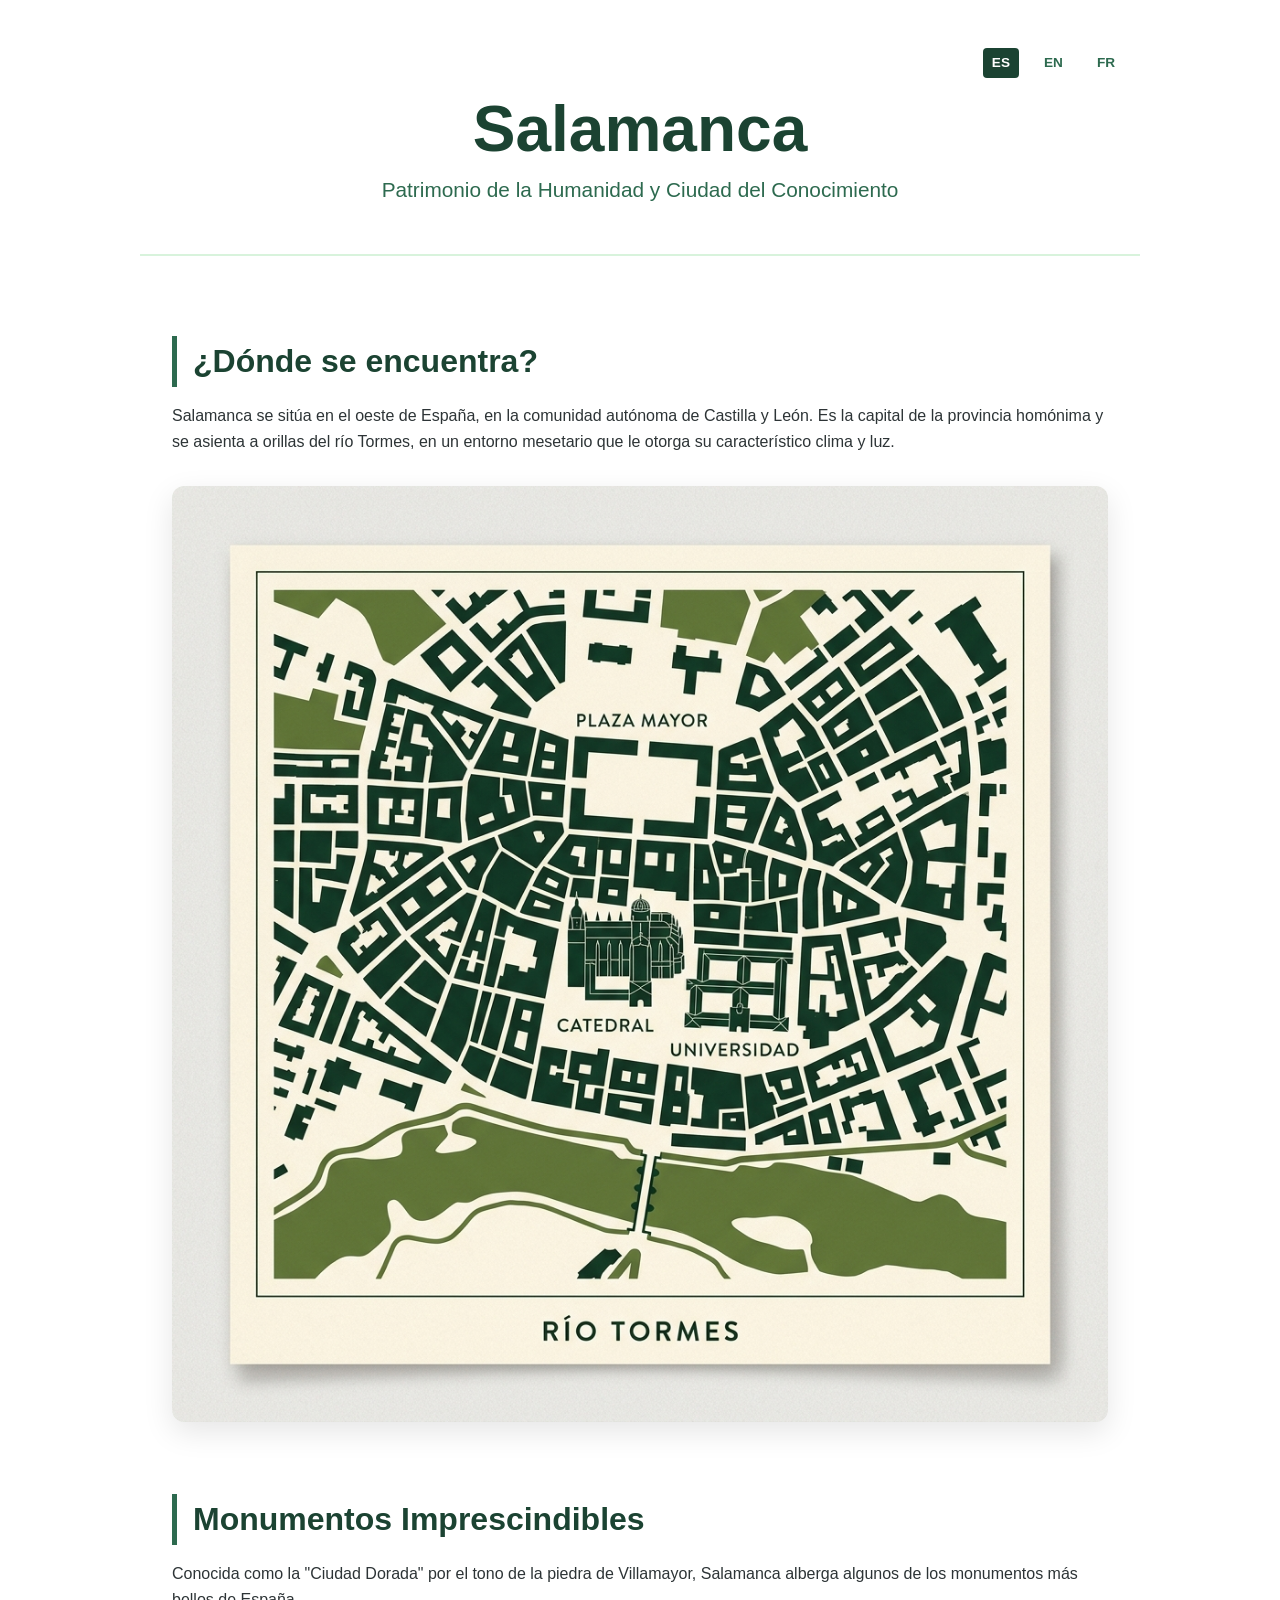
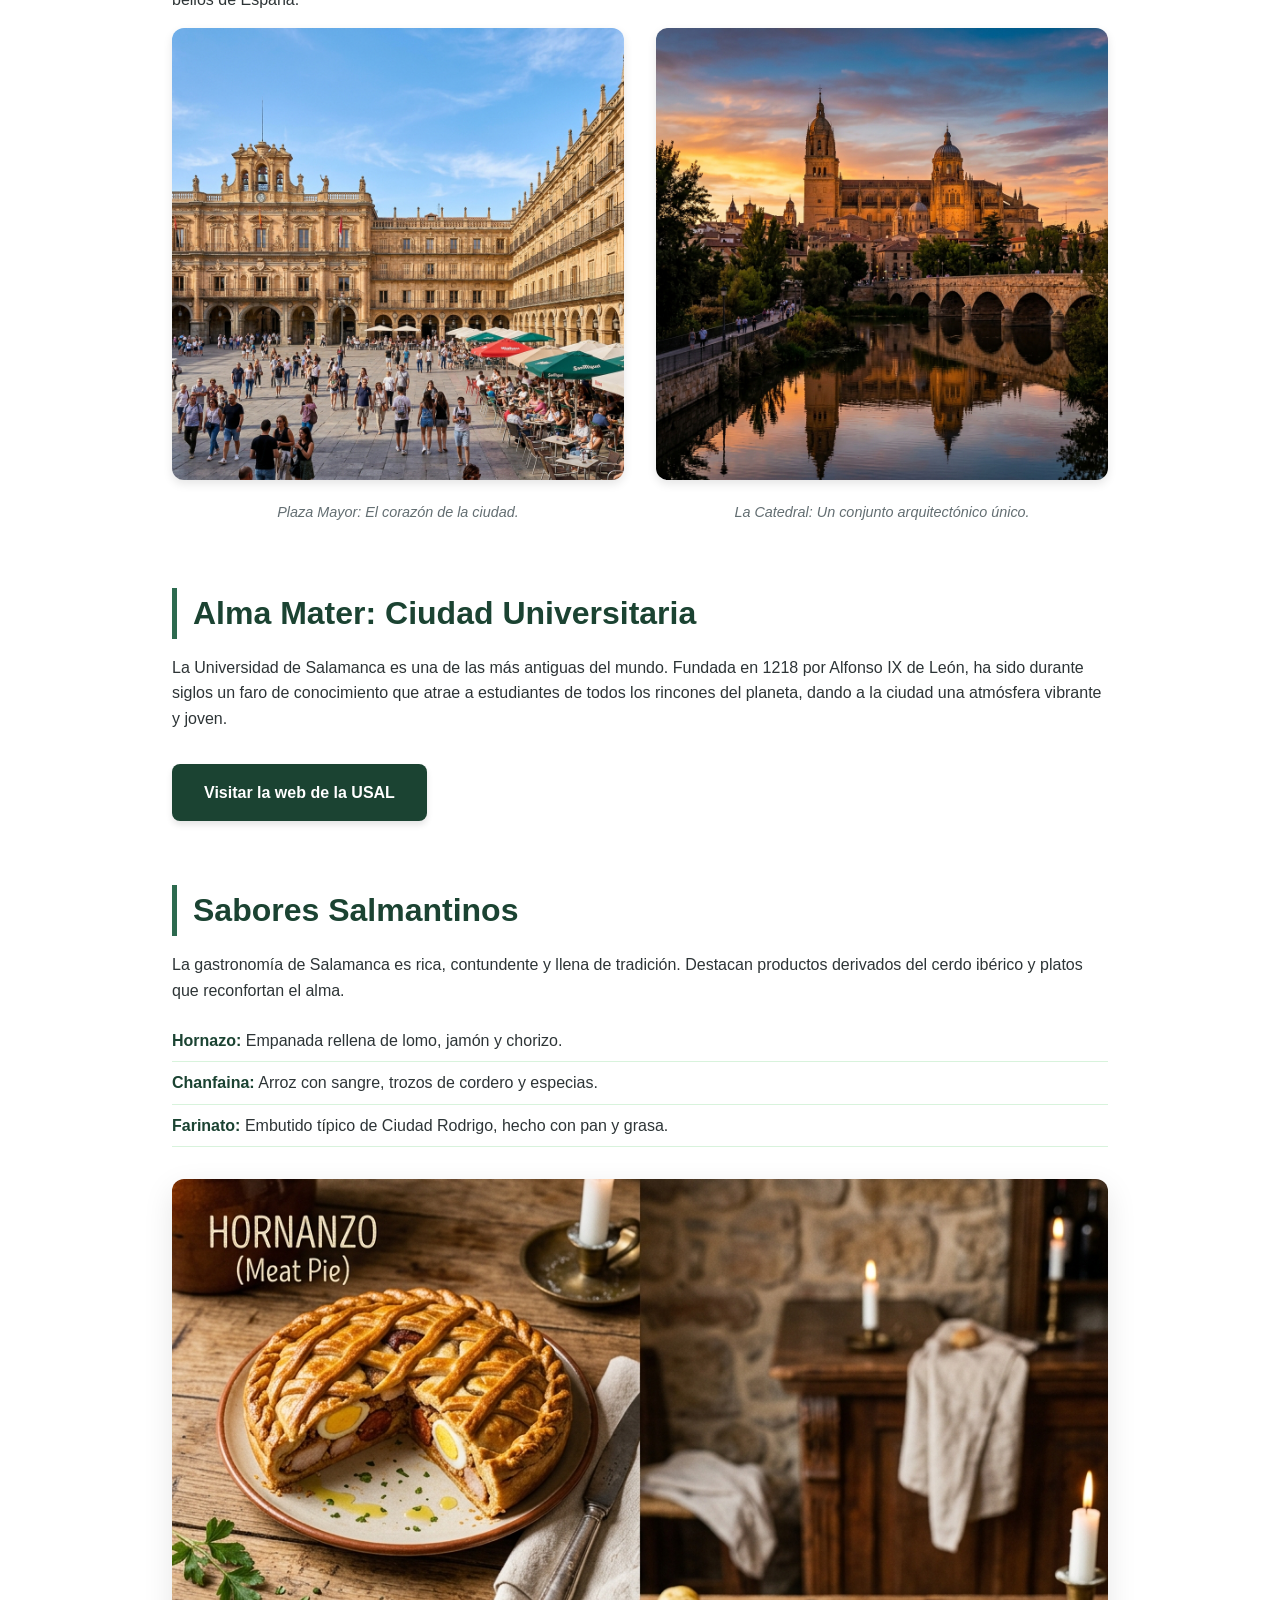
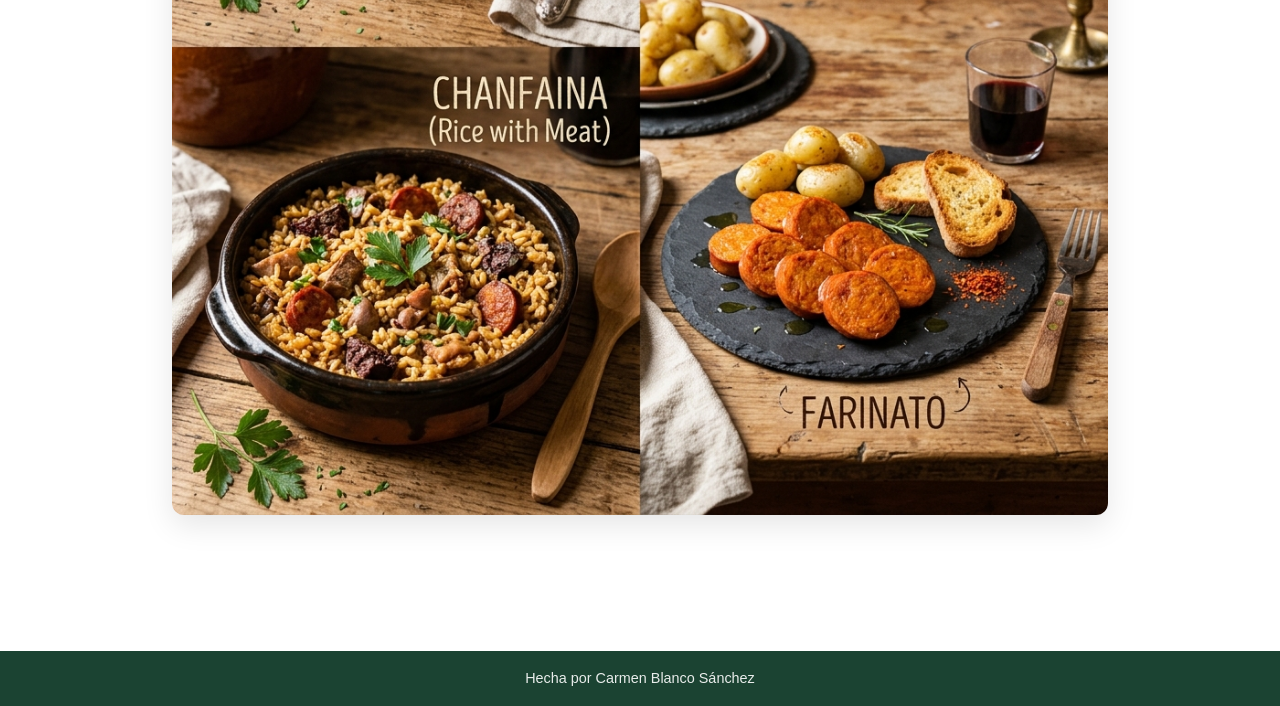
==== index.html @ ed9b971c "Add complete web page files including HTML, CSS, and images" ====
<!DOCTYPE html>
<html lang="es">

<head>
    <meta charset="UTF-8">
    <meta name="viewport" content="width=device-width, initial-scale=1.0">
    <title>Salamanca: Ciudad de Oro y Sabiduría</title>
    <link rel="preconnect" href="https://fonts.googleapis.com">
    <link rel="preconnect" href="https://fonts.gstatic.com" crossorigin>
    <link href="https://fonts.googleapis.com/css2?family=Inter:wght@400;600;800&display=swap" rel="stylesheet">
    <link rel="stylesheet" href="style.css">
    <meta name="description"
        content="Una breve presentación de la histórica ciudad de Salamanca: su ubicación, monumentos, universidad y gastronomía.">
    <meta name="theme-color" content="#1b4332">
    <meta http-equiv="Content-Security-Policy" content="default-src 'self'; font-src https://fonts.gstatic.com; style-src 'self' 'unsafe-inline' https://fonts.googleapis.com; img-src 'self' data:; script-src 'self'; frame-src https://www.google.com;">
</head>

<body class="page">
    <a href="#main-content" class="skip-link">Saltar al contenido principal</a>
    <header class="header">
        <nav class="lang-switcher" aria-label="Selección de idioma">
            <a href="index.html" class="lang-switcher__link lang-switcher__link--active" aria-current="page">ES</a>
            <a href="index-en.html" class="lang-switcher__link">EN</a>
            <a href="index-fr.html" class="lang-switcher__link">FR</a>
        </nav>
        <h1 class="header__title">Salamanca</h1>
        <p class="header__subtitle">Patrimonio de la Humanidad y Ciudad del Conocimiento</p>
    </header>

    <main class="main" id="main-content">
        <!-- Sección 1: Ubicación y Mapa -->
        <section class="section section--location" aria-labelledby="title-location">
            <h2 id="title-location" class="section__title">¿Dónde se encuentra?</h2>
            <div class="section__content">
                <p class="section__text">
                    Salamanca se sitúa en el oeste de España, en la comunidad autónoma de Castilla y León. Es la capital
                    de la provincia homónima y se asienta a orillas del río Tormes, en un entorno mesetario que le
                    otorga su característico clima y luz.
                </p>
                <div class="section__media">
                    <img src="img/mapa_estilo.png" alt="Mapa artístico de Salamanca con la Plaza Mayor, Catedral y Universidad marcadas, basado en geografía real" class="section__image">
                </div>
            </div>
        </section>

        <!-- Sección 2: Monumentos -->
        <section class="section section--monuments" aria-labelledby="title-monuments">
            <h2 id="title-monuments" class="section__title">Monumentos Imprescindibles</h2>
            <div class="section__content">
                <p class="section__text">
                    Conocida como la "Ciudad Dorada" por el tono de la piedra de Villamayor, Salamanca alberga algunos
                    de los monumentos más bellos de España.
                </p>
                <div class="grid">
                    <div class="grid__item">
                        <img src="img/plaza_mayor.png"
                            alt="La majestuosa Plaza Mayor de Salamanca con su arquitectura barroca"
                            class="grid__image">
                        <p class="grid__caption">Plaza Mayor: El corazón de la ciudad.</p>
                    </div>
                    <div class="grid__item">
                        <img src="img/catedral.png"
                            alt="Vista de la Catedral Nueva y el Puente Romano sobre el río Tormes al atardecer"
                            class="grid__image">
                        <p class="grid__caption">La Catedral: Un conjunto arquitectónico único.</p>
                    </div>
                </div>
            </div>
        </section>

        <!-- Sección 3: Ciudad Universitaria -->
        <section class="section section--university" aria-labelledby="title-university">
            <h2 id="title-university" class="section__title">Alma Mater: Ciudad Universitaria</h2>
            <div class="section__content">
                <p class="section__text">
                    La Universidad de Salamanca es una de las más antiguas del mundo. Fundada en 1218 por Alfonso IX de
                    León, ha sido durante siglos un faro de conocimiento que atrae a estudiantes de todos los rincones
                    del planeta, dando a la ciudad una atmósfera vibrante y joven.
                </p>
                <div class="section__action">
                    <a href="https://www.usal.es" target="_blank" rel="noopener noreferrer" class="button">Visitar la
                        web de la USAL</a>
                </div>
            </div>
        </section>

        <!-- Sección 4: Gastronomía -->
        <section class="section section--food" aria-labelledby="title-food">
            <h2 id="title-food" class="section__title">Sabores Salmantinos</h2>
            <div class="section__content">
                <p class="section__text">
                    La gastronomía de Salamanca es rica, contundente y llena de tradición. Destacan productos derivados
                    del cerdo ibérico y platos que reconfortan el alma.
                </p>
                <ul class="list">
                    <li class="list__item"><strong>Hornazo:</strong> Empanada rellena de lomo, jamón y chorizo.</li>
                    <li class="list__item"><strong>Chanfaina:</strong> Arroz con sangre, trozos de cordero y especias.
                    </li>
                    <li class="list__item"><strong>Farinato:</strong> Embutido típico de Ciudad Rodrigo, hecho con pan y
                        grasa.</li>
                </ul>
                <div class="section__media">
                    <img src="img/gastronomia.png" alt="Collage de platos típicos: Hornazo, Chanfaina y Farinato"
                        class="section__image">
                </div>
            </div>
        </section>
    </main>

    <footer class="footer">
        <p class="footer__text">Hecha por Carmen Blanco Sánchez</p>
    </footer>
</body>

</html>
---- style.css ----
/* CSS - Mi Estilo Web */
/* Variables de diseño */
:root {
    --color-green-dark: #1b4332;
    --color-green-medium: #2d6a4f;
    --color-green-light: #d8f3dc;
    --color-white: #ffffff;
    --color-text: #2d3436;
    --color-text-light: #636e72;
    --font-family: 'Inter', -apple-system, BlinkMacSystemFont, 'Segoe UI', Roboto, Helvetica, Arial, sans-serif;
    --spacing-unit: 1rem;
    --max-width: 1000px;
}

/* Reset y base */
* {
    margin: 0;
    padding: 0;
    box-sizing: border-box;
}

html {
    scroll-behavior: smooth;
}

body {
    font-family: var(--font-family);
    font-size: 16px;
    line-height: 1.6;
    color: var(--color-text);
    background-color: var(--color-white);
}

/* Accesibilidad: Enlace de salto */
.skip-link {
    position: absolute;
    top: -100px;
    left: 0;
    background: var(--color-green-dark);
    color: white;
    padding: 1rem;
    z-index: 100;
    text-decoration: none;
    font-weight: bold;
}

.skip-link:focus {
    top: 0;
}

/* Accesibilidad: Foco visible */
:focus-visible {
    outline: 3px solid var(--color-green-medium);
    outline-offset: 4px;
}

/* Layout */
.page {
    display: flex;
    flex-direction: column;
    min-height: 100vh;
}

/* Selector de Idiomas */
.lang-switcher {
    display: flex;
    justify-content: flex-end;
    gap: 1rem;
    padding-bottom: 1rem;
    font-size: 0.85rem;
    font-weight: 600;
}

.lang-switcher__link {
    color: var(--color-green-medium);
    text-decoration: none;
    padding: 0.2rem 0.5rem;
    border-radius: 4px;
    transition: all 0.3s ease;
    border: 1px solid transparent;
}

.lang-switcher__link:hover {
    color: var(--color-green-dark);
    background-color: var(--color-green-light);
}

.lang-switcher__link--active {
    color: var(--color-white);
    background-color: var(--color-green-dark);
    cursor: default;
}

.header, .main, .footer {
    width: 100%;
    max-width: var(--max-width);
    margin: 0 auto;
    padding: calc(var(--spacing-unit) * 2);
}

/* Header */
.header {
    text-align: center;
    border-bottom: 2px solid var(--color-green-light);
    margin-bottom: calc(var(--spacing-unit) * 3);
    padding: calc(var(--spacing-unit) * 3) var(--spacing-unit);
}

.header__title {
    font-size: clamp(2.5rem, 8vw, 4rem);
    color: var(--color-green-dark);
    font-weight: 800;
    line-height: 1.1;
    margin-bottom: 0.5rem;
}

.header__subtitle {
    font-size: clamp(1rem, 4vw, 1.3rem);
    color: var(--color-green-medium);
    font-weight: 400;
    max-width: 600px;
    margin: 0 auto;
}

/* Main Content */
.main {
    flex: 1;
}

.section {
    margin-bottom: calc(var(--spacing-unit) * 4);
    animation: fadeIn 0.8s ease-out forwards;
    opacity: 0;
}

.section:nth-child(1) { animation-delay: 0.1s; }
.section:nth-child(2) { animation-delay: 0.3s; }
.section:nth-child(3) { animation-delay: 0.5s; }
.section:nth-child(4) { animation-delay: 0.7s; }

@keyframes fadeIn {
    from {
        opacity: 0;
        transform: translateY(20px);
    }
    to {
        opacity: 1;
        transform: translateY(0);
    }
}

.section__title {
    font-size: 2rem;
    color: var(--color-green-dark);
    border-left: 5px solid var(--color-green-medium);
    padding-left: 1rem;
    margin-bottom: var(--spacing-unit);
}

.section__text {
    margin-bottom: var(--spacing-unit);
    color: var(--color-text);
}

.section__media {
    margin-top: calc(var(--spacing-unit) * 2);
    text-align: center;
}

.section__map {
    width: 100%;
    height: 450px;
    border: none;
    border-radius: 12px;
    box-shadow: 0 10px 30px rgba(0,0,0,0.1);
    transition: transform 0.5s cubic-bezier(0.4, 0, 0.2, 1);
}

.section__map:hover {
    transform: scale(1.01);
}

.section__image {
    max-width: 100%;
    height: auto;
    border-radius: 12px;
    box-shadow: 0 10px 30px rgba(0,0,0,0.1);
    transition: transform 0.5s cubic-bezier(0.4, 0, 0.2, 1);
}

.section__image:hover {
    transform: scale(1.02);
}

.section__action {
    margin-top: calc(var(--spacing-unit) * 2);
}

/* Componentes específicos */
.grid {
    display: grid;
    grid-template-columns: repeat(auto-fit, minmax(280px, 1fr));
    gap: calc(var(--spacing-unit) * 2);
    margin-top: var(--spacing-unit);
}

.grid__item {
    text-align: center;
}

.grid__image {
    width: 100%;
    aspect-ratio: 1 / 1;
    object-fit: cover;
    border-radius: 12px;
    margin-bottom: 0.8rem;
    transition: transform 0.5s cubic-bezier(0.4, 0, 0.2, 1), box-shadow 0.5s ease;
    box-shadow: 0 4px 10px rgba(0,0,0,0.1);
}

.grid__image:hover {
    transform: scale(1.04);
    box-shadow: 0 15px 35px rgba(0,0,0,0.2);
}

.grid__caption {
    font-size: 0.9rem;
    color: var(--color-text-light);
    font-style: italic;
}

.list {
    list-style: none;
    margin-bottom: var(--spacing-unit);
}

.list__item {
    padding: 0.5rem 0;
    border-bottom: 1px solid var(--color-green-light);
}

.list__item strong {
    color: var(--color-green-dark);
}

.button {
    display: inline-block;
    padding: 1rem 2rem;
    background-color: var(--color-green-dark);
    color: var(--color-white);
    text-decoration: none;
    border-radius: 8px;
    font-weight: 600;
    transition: all 0.3s ease;
    box-shadow: 0 4px 6px rgba(0,0,0,0.1);
    min-height: 48px;
    display: inline-flex;
    align-items: center;
    justify-content: center;
}

.button:hover {
    background-color: var(--color-green-medium);
    transform: translateY(-2px);
    box-shadow: 0 6px 12px rgba(0,0,0,0.15);
}

.button:active {
    transform: translateY(0);
}

/* Footer */
.footer {
    background-color: var(--color-green-dark);
    color: var(--color-white);
    text-align: center;
    padding: var(--spacing-unit);
    max-width: none;
    margin-top: calc(var(--spacing-unit) * 2);
}

.footer__text {
    font-size: 0.9rem;
    opacity: 0.9;
}

/* Media Queries */
@media (max-width: 768px) {
    .header, .main, .footer {
        padding: var(--spacing-unit);
    }
    
    .section__title {
        font-size: 1.8rem;
    }

    .section {
        margin-bottom: calc(var(--spacing-unit) * 3);
    }
}

@media (max-width: 480px) {
    .header {
        padding: calc(var(--spacing-unit) * 2) var(--spacing-unit);
    }

    .section__title {
        font-size: 1.5rem;
        padding-left: 0.8rem;
    }
    
    .grid {
        grid-template-columns: 1fr;
    }
}
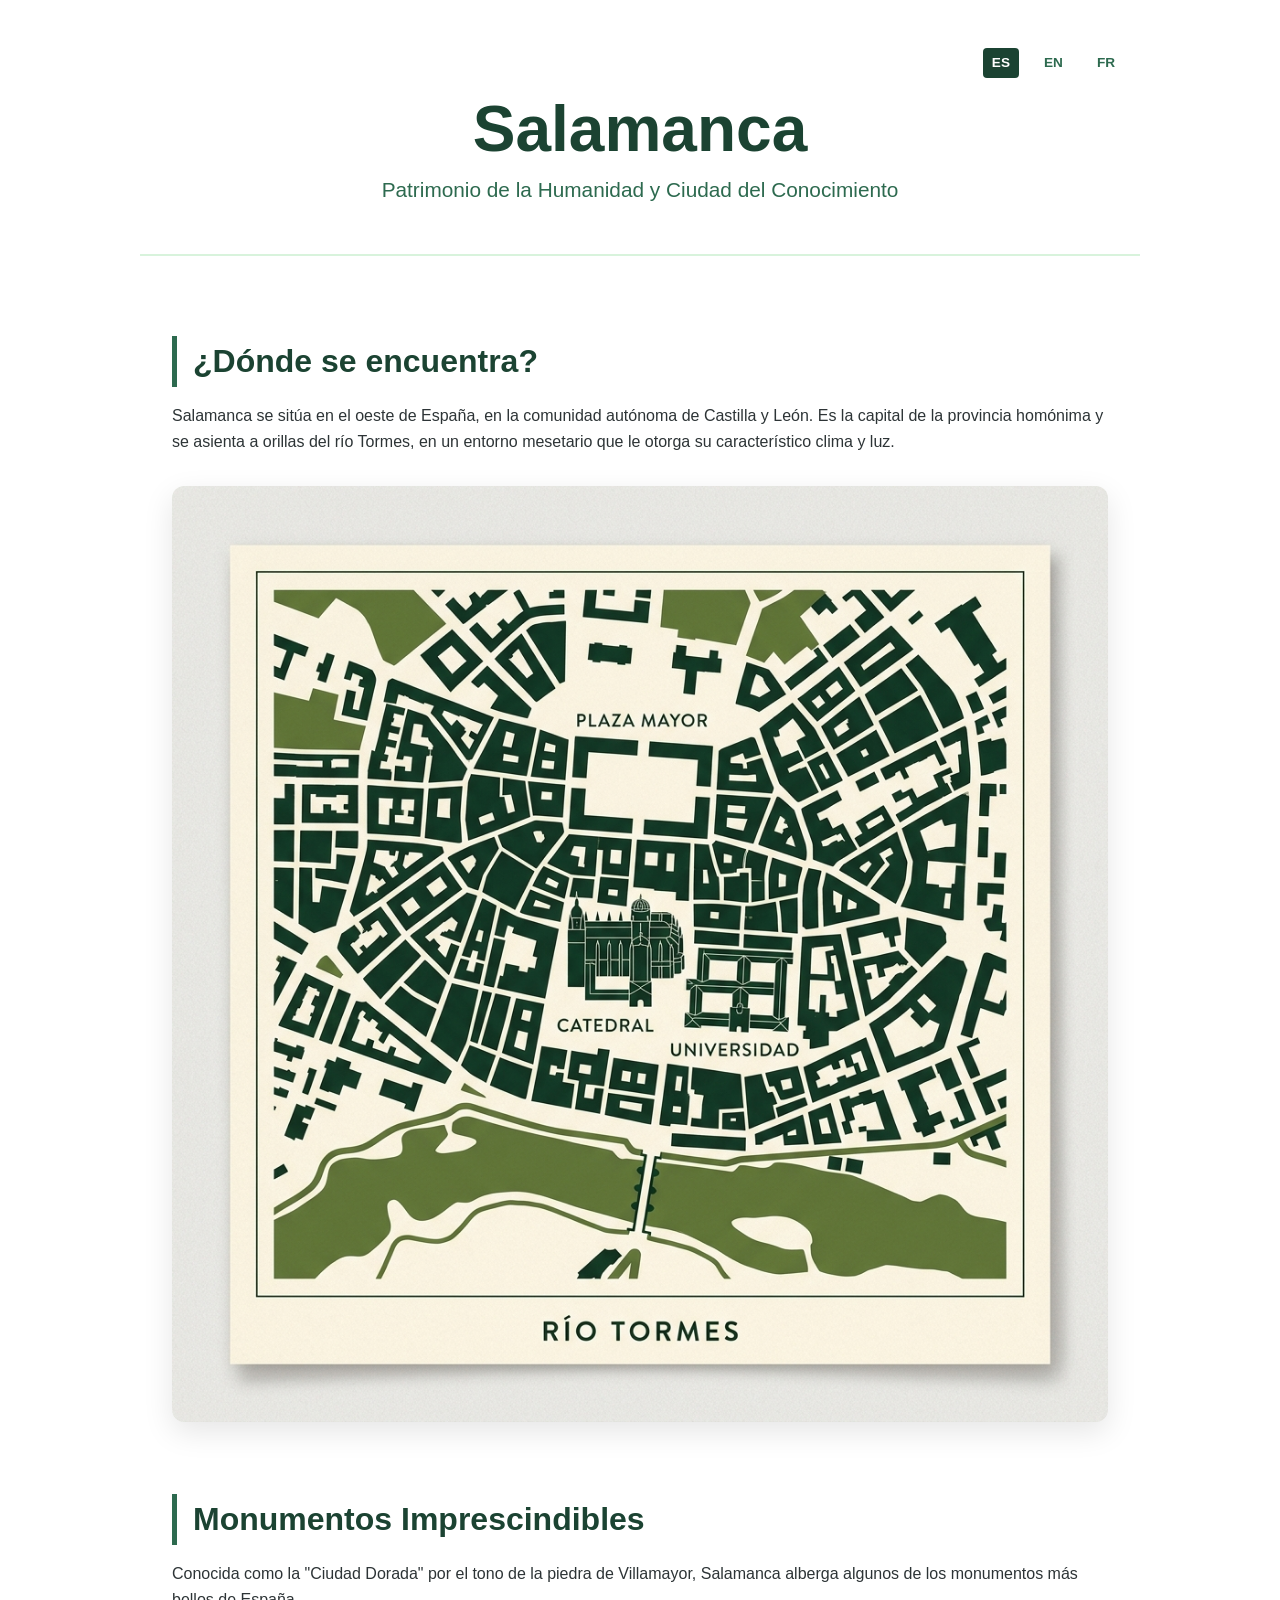
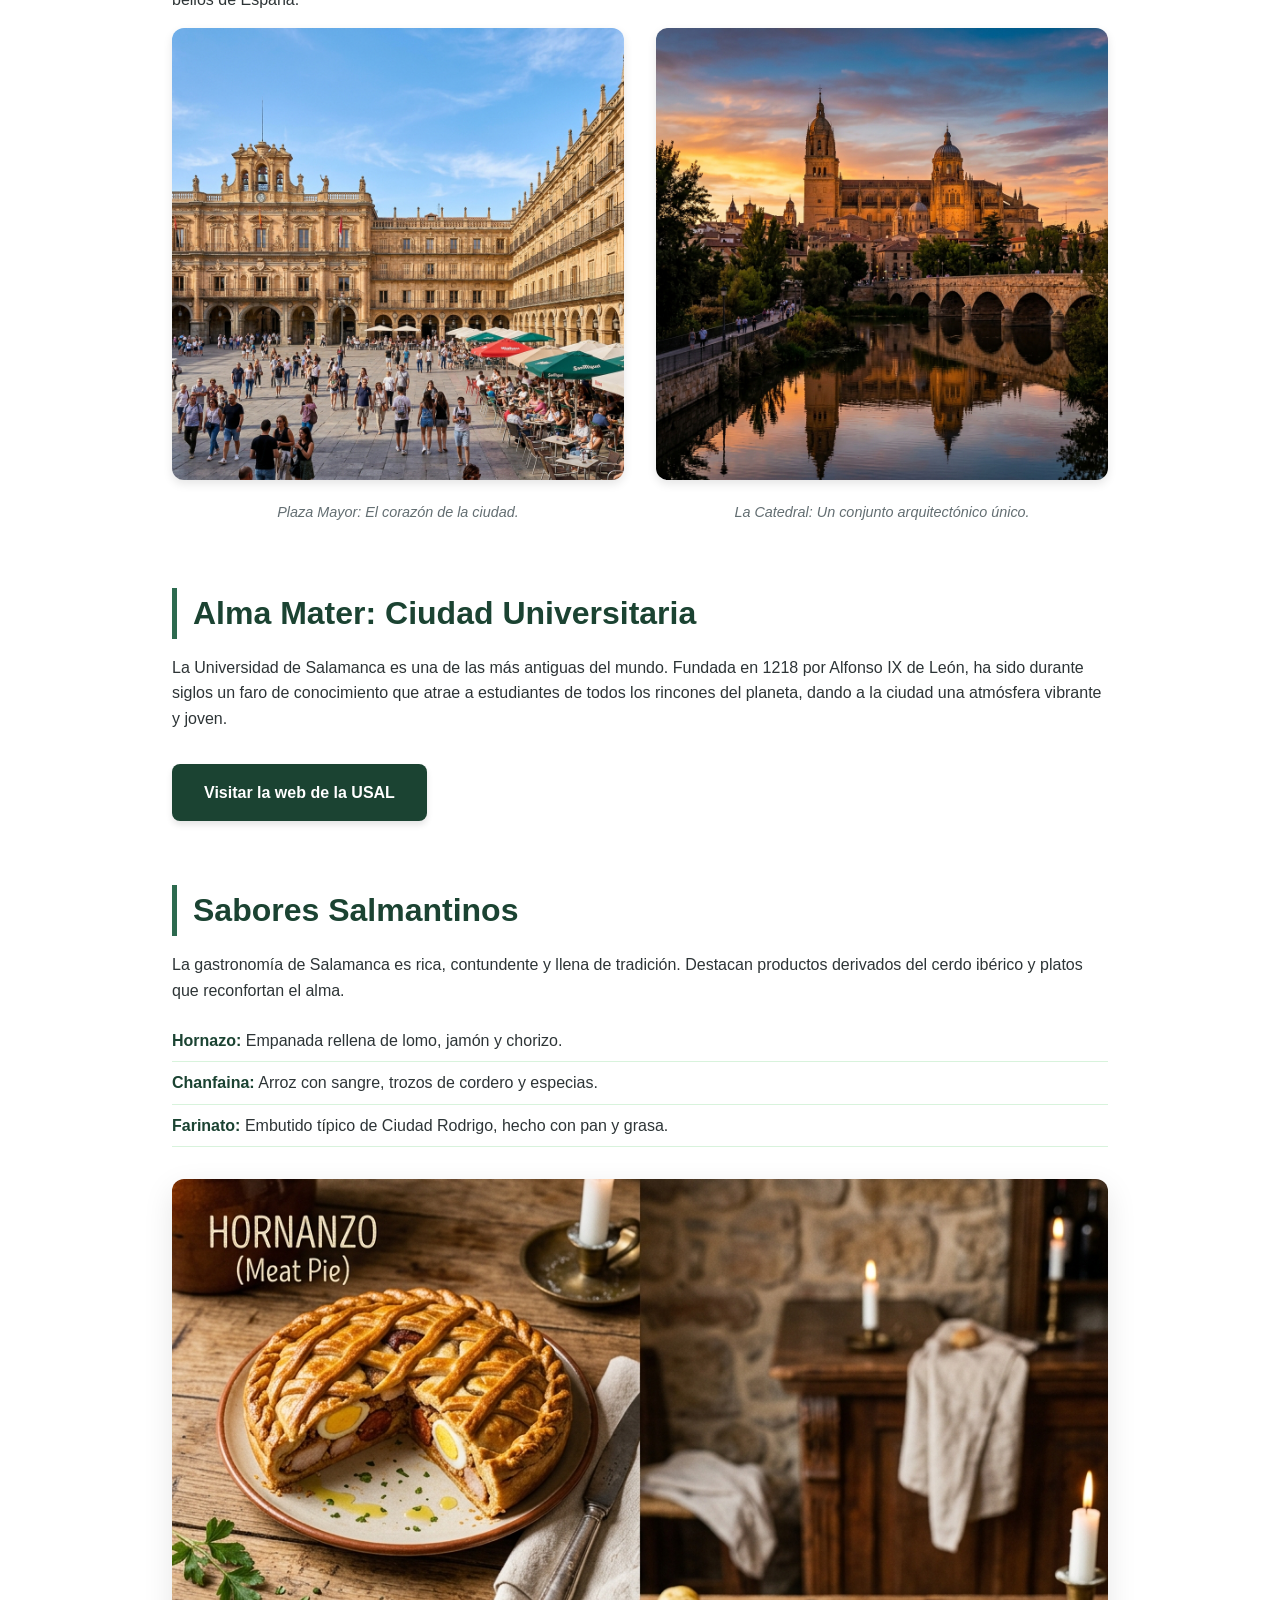
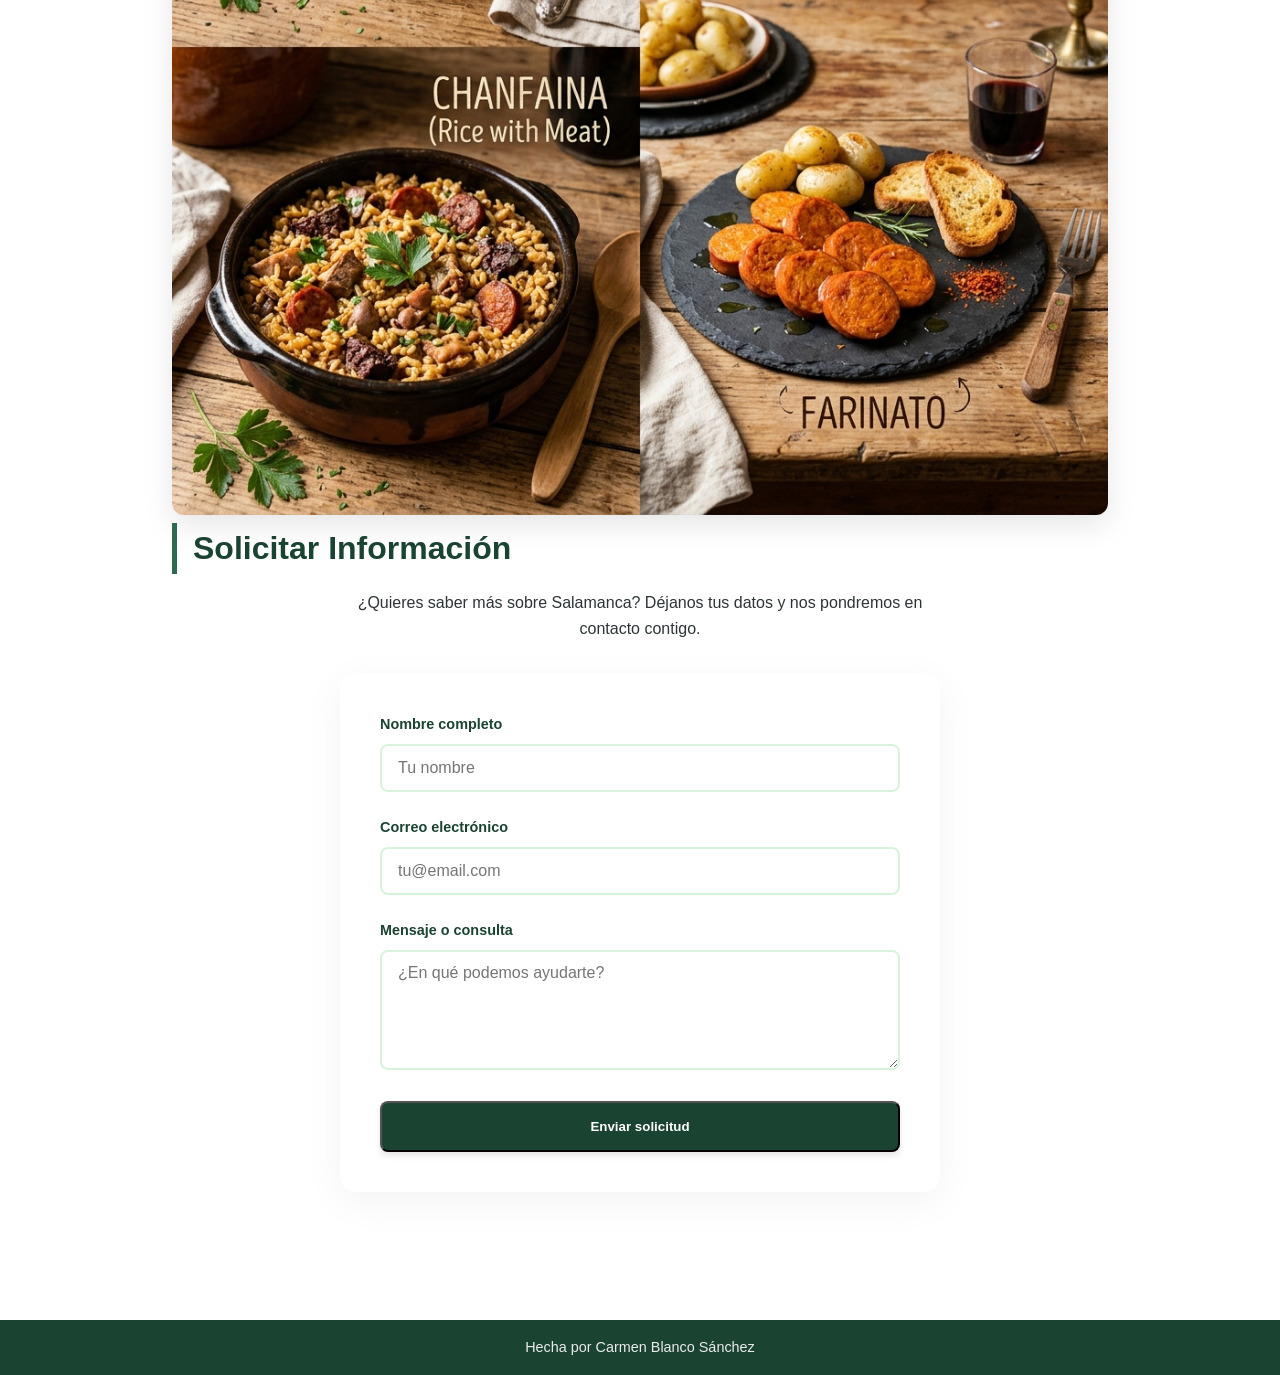
==== commit 7a673e93: "PUesdto un formulario" ====
--- a/index.html
+++ b/index.html
@@ -104,12 +104,36 @@
                         class="section__image">
                 </div>
             </div>
+        <!-- Sección 5: Contacto -->
+        <section class="section section--contact" aria-labelledby="title-contact">
+            <h2 id="title-contact" class="section__title">Solicitar Información</h2>
+            <div class="section__content">
+                <p class="section__text section__text--center">
+                    ¿Quieres saber más sobre Salamanca? Déjanos tus datos y nos pondremos en contacto contigo.
+                </p>
+                <form action="#" method="POST" class="form">
+                    <div class="form__group">
+                        <label for="name" class="form__label">Nombre completo</label>
+                        <input type="text" id="name" name="name" class="form__input" placeholder="Tu nombre" required>
+                    </div>
+                    <div class="form__group">
+                        <label for="email" class="form__label">Correo electrónico</label>
+                        <input type="email" id="email" name="email" class="form__input" placeholder="tu@email.com" required>
+                    </div>
+                    <div class="form__group">
+                        <label for="message" class="form__label">Mensaje o consulta</label>
+                        <textarea id="message" name="message" class="form__input form__input--textarea" placeholder="¿En qué podemos ayudarte?" required></textarea>
+                    </div>
+                    <button type="submit" class="button button--wide">Enviar solicitud</button>
+                </form>
+            </div>
         </section>
     </main>
 
     <footer class="footer">
         <p class="footer__text">Hecha por Carmen Blanco Sánchez</p>
     </footer>
+    <script src="script.js"></script>
 </body>
 
 </html>
--- a/style.css
+++ b/style.css
@@ -160,6 +160,13 @@
 .section__text {
     margin-bottom: var(--spacing-unit);
     color: var(--color-text);
+}
+
+.section__text--center {
+    text-align: center;
+    max-width: 600px;
+    margin-left: auto;
+    margin-right: auto;
 }
 
 .section__media {
@@ -265,8 +272,93 @@
     box-shadow: 0 6px 12px rgba(0,0,0,0.15);
 }
 
+.button--wide {
+    width: 100%;
+}
+
 .button:active {
     transform: translateY(0);
+}
+
+/* Form Styles */
+.form {
+    max-width: 600px;
+    margin: 2rem auto 0;
+    background-color: #fff;
+    padding: 2.5rem;
+    border-radius: 16px;
+    box-shadow: 0 10px 40px rgba(0,0,0,0.05);
+}
+
+.form__group {
+    margin-bottom: 1.5rem;
+}
+
+.form__label {
+    display: block;
+    margin-bottom: 0.5rem;
+    font-weight: 600;
+    color: #1b4332;
+    font-size: 0.9rem;
+}
+
+.form__input {
+    width: 100%;
+    padding: 0.8rem 1rem;
+    border: 2px solid #d8f3dc;
+    border-radius: 8px;
+    font-family: inherit;
+    font-size: 1rem;
+    transition: border-color 0.3s ease, box-shadow 0.3s ease;
+}
+
+.form__input:focus {
+    outline: none;
+    border-color: #2d6a4f;
+    box-shadow: 0 0 0 4px rgba(45, 106, 79, 0.1);
+}
+
+.form__input--error {
+    border-color: #e63946;
+}
+
+.form__input--error:focus {
+    border-color: #e63946;
+    box-shadow: 0 0 0 4px rgba(230, 57, 70, 0.1);
+}
+
+.form__input--textarea {
+    min-height: 120px;
+    resize: vertical;
+}
+
+.form__success {
+    display: flex;
+    flex-direction: column;
+    align-items: center;
+    justify-content: center;
+    padding: 2rem;
+    background-color: #d8f3dc;
+    border-radius: 12px;
+    color: #1b4332;
+}
+
+.form__success-icon {
+    font-size: 3rem;
+    margin-bottom: 1rem;
+    background-color: #2d6a4f;
+    color: #fff;
+    width: 60px;
+    height: 60px;
+    display: flex;
+    align-items: center;
+    justify-content: center;
+    border-radius: 50%;
+}
+
+.form__success-text {
+    font-weight: 600;
+    font-size: 1.1rem;
 }
 
 /* Footer */
